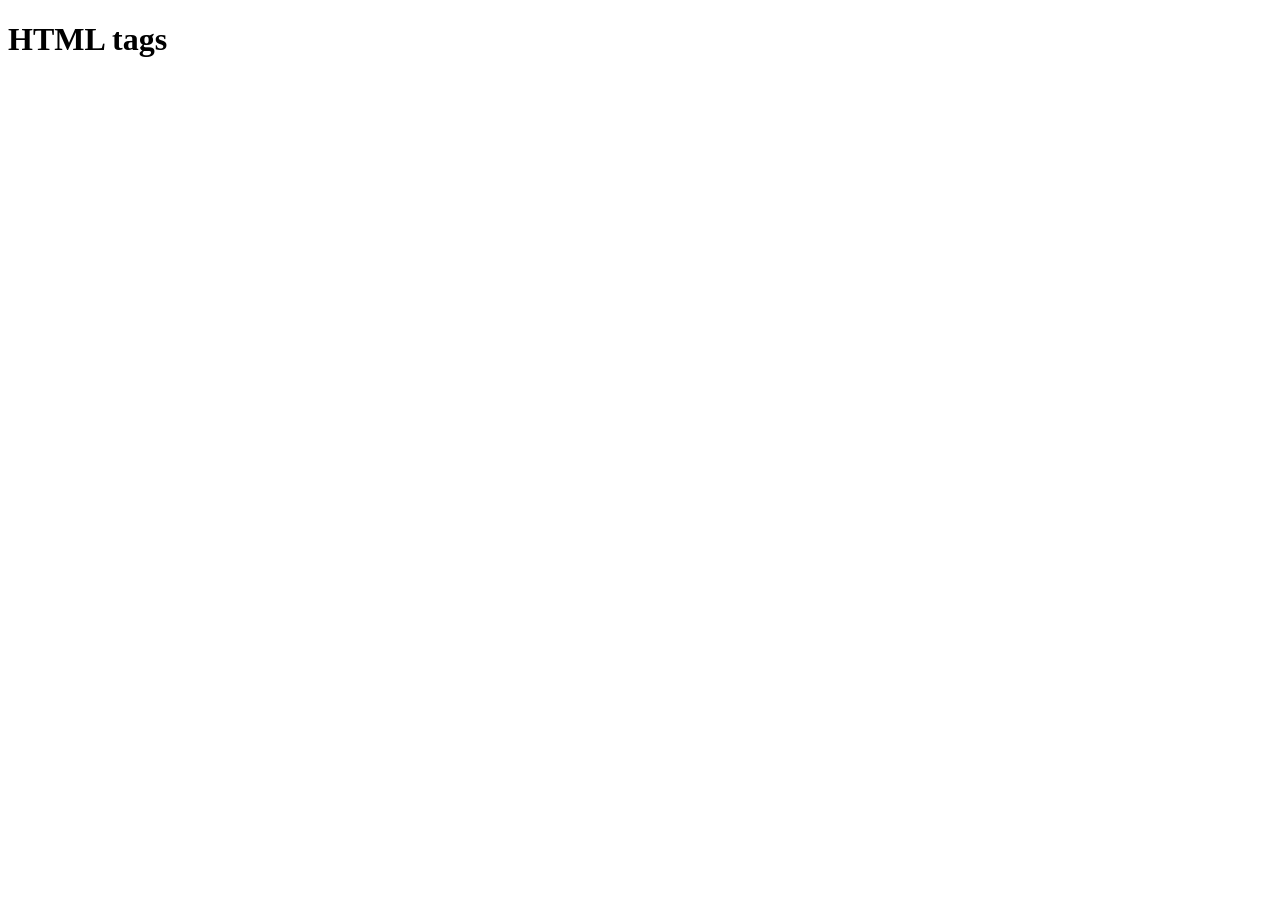
==== index.html @ 4ee6cd86 "Add files via upload" ====
<!DOCTYPE html>
<html lang="en">
<head>
    <meta charset="UTF-8">
    <meta name="viewport" content="width=device-width, initial-scale=1.0">
    <title>index page</title>
</head>
<body>
    <h1> HTML tags</h1>
</body>
</html>
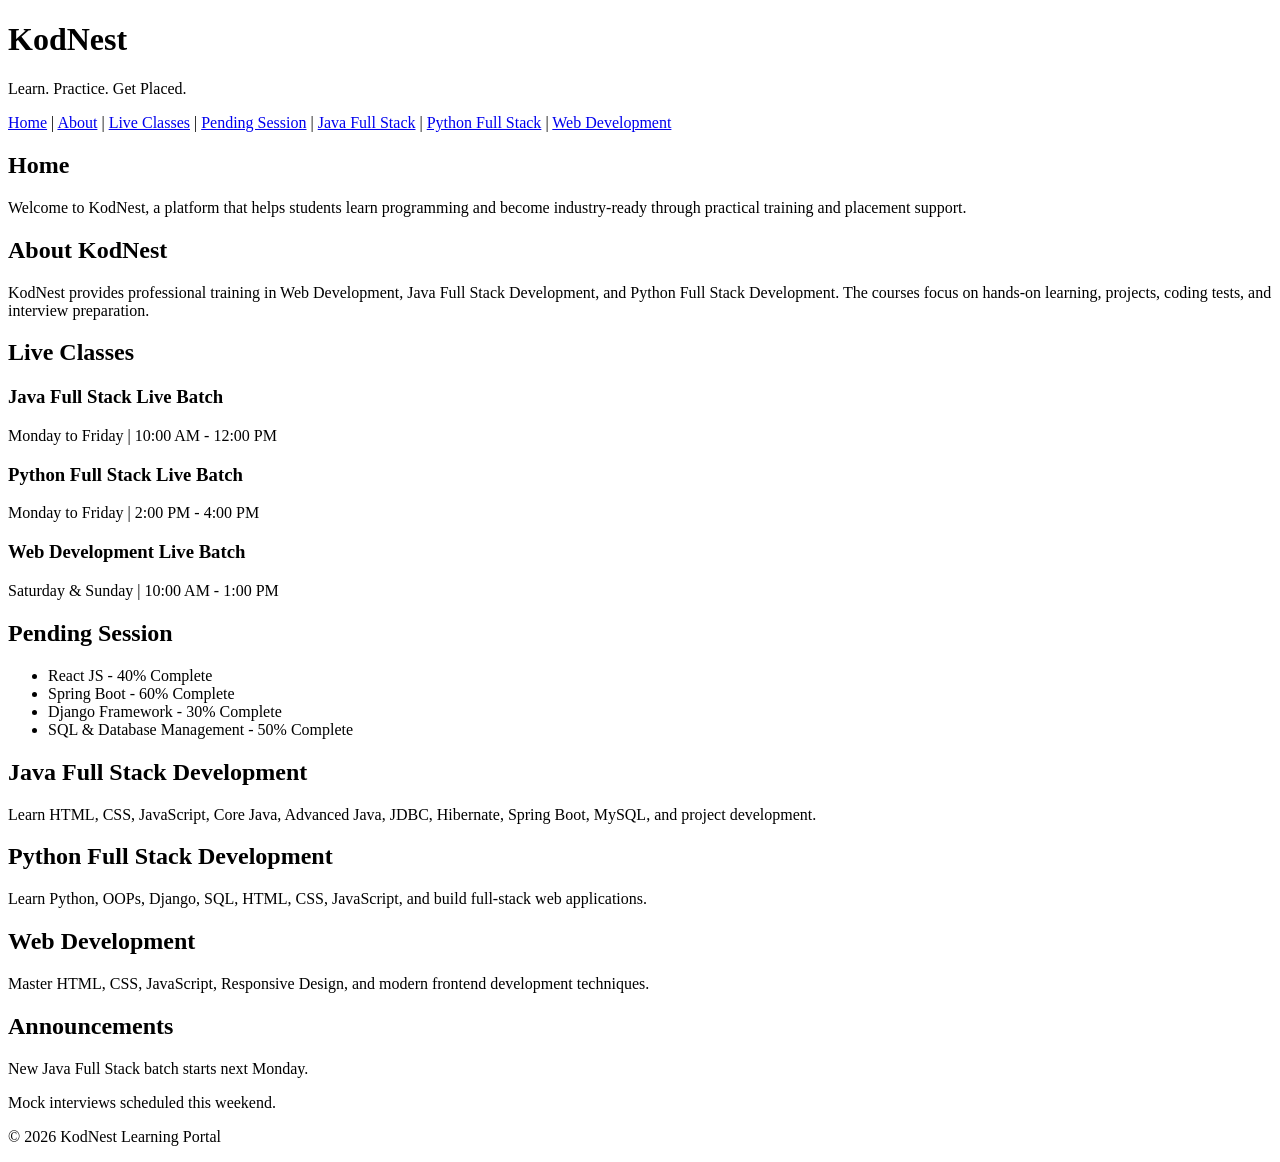
==== commit 83634356: "Add files via upload" ====
--- a/index.html
+++ b/index.html
@@ -2,10 +2,113 @@
 <html lang="en">
 <head>
     <meta charset="UTF-8">
-    <meta name="viewport" content="width=device-width, initial-scale=1.0">
-    <title>index page</title>
+    <title>KodNest Learning Portal</title>
+    <link href="about.css" rel="stylesheet">
 </head>
 <body>
-    <h1> HTML tags</h1>
+
+    <header>
+        <h1>KodNest</h1>
+        <p>Learn. Practice. Get Placed.</p>
+    </header>
+
+    <nav>
+        <a href="#home">Home</a> |
+        <a href="#about">About</a> |
+        <a href="#live">Live Classes</a> |
+        <a href="#pending">Pending Session</a> |
+        <a href="#java">Java Full Stack</a> |
+        <a href="#python">Python Full Stack</a> |
+        <a href="#web">Web Development</a>
+    </nav>
+
+    <main>
+
+        <section id="home">
+            <h2>Home</h2>
+            <p>
+                Welcome to KodNest, a platform that helps students
+                learn programming and become industry-ready through
+                practical training and placement support.
+            </p>
+        </section>
+
+        <section id="about">
+            <h2>About KodNest</h2>
+            <p>
+                KodNest provides professional training in Web Development,
+                Java Full Stack Development, and Python Full Stack Development.
+                The courses focus on hands-on learning, projects, coding tests,
+                and interview preparation.
+            </p>
+        </section>
+
+        <section id="live">
+            <h2>Live Classes</h2>
+
+            <article>
+                <h3>Java Full Stack Live Batch</h3>
+                <p>Monday to Friday | 10:00 AM - 12:00 PM</p>
+            </article>
+
+            <article>
+                <h3>Python Full Stack Live Batch</h3>
+                <p>Monday to Friday | 2:00 PM - 4:00 PM</p>
+            </article>
+
+            <article>
+                <h3>Web Development Live Batch</h3>
+                <p>Saturday & Sunday | 10:00 AM - 1:00 PM</p>
+            </article>
+        </section>
+
+        <section id="pending">
+            <h2>Pending Session</h2>
+            <ul>
+                <li>React JS - 40% Complete</li>
+                <li>Spring Boot - 60% Complete</li>
+                <li>Django Framework - 30% Complete</li>
+                <li>SQL & Database Management - 50% Complete</li>
+            </ul>
+        </section>
+
+        <section id="java">
+            <h2>Java Full Stack Development</h2>
+            <p>
+                Learn HTML, CSS, JavaScript, Core Java,
+                Advanced Java, JDBC, Hibernate, Spring Boot,
+                MySQL, and project development.
+            </p>
+        </section>
+
+        <section id="python">
+            <h2>Python Full Stack Development</h2>
+            <p>
+                Learn Python, OOPs, Django, SQL,
+                HTML, CSS, JavaScript, and build
+                full-stack web applications.
+            </p>
+        </section>
+
+        <section id="web">
+            <h2>Web Development</h2>
+            <p>
+                Master HTML, CSS, JavaScript, Responsive Design,
+                and modern frontend development techniques.
+            </p>
+        </section>
+
+    </main>
+
+    <aside>
+        <h2>Announcements</h2>
+        <p>New Java Full Stack batch starts next Monday.</p>
+        <p>Mock interviews scheduled this weekend.</p>
+    </aside>
+
+    <footer>
+        <p>&copy; 2026 KodNest Learning Portal</p>
+    </footer>
+
 </body>
 </html>
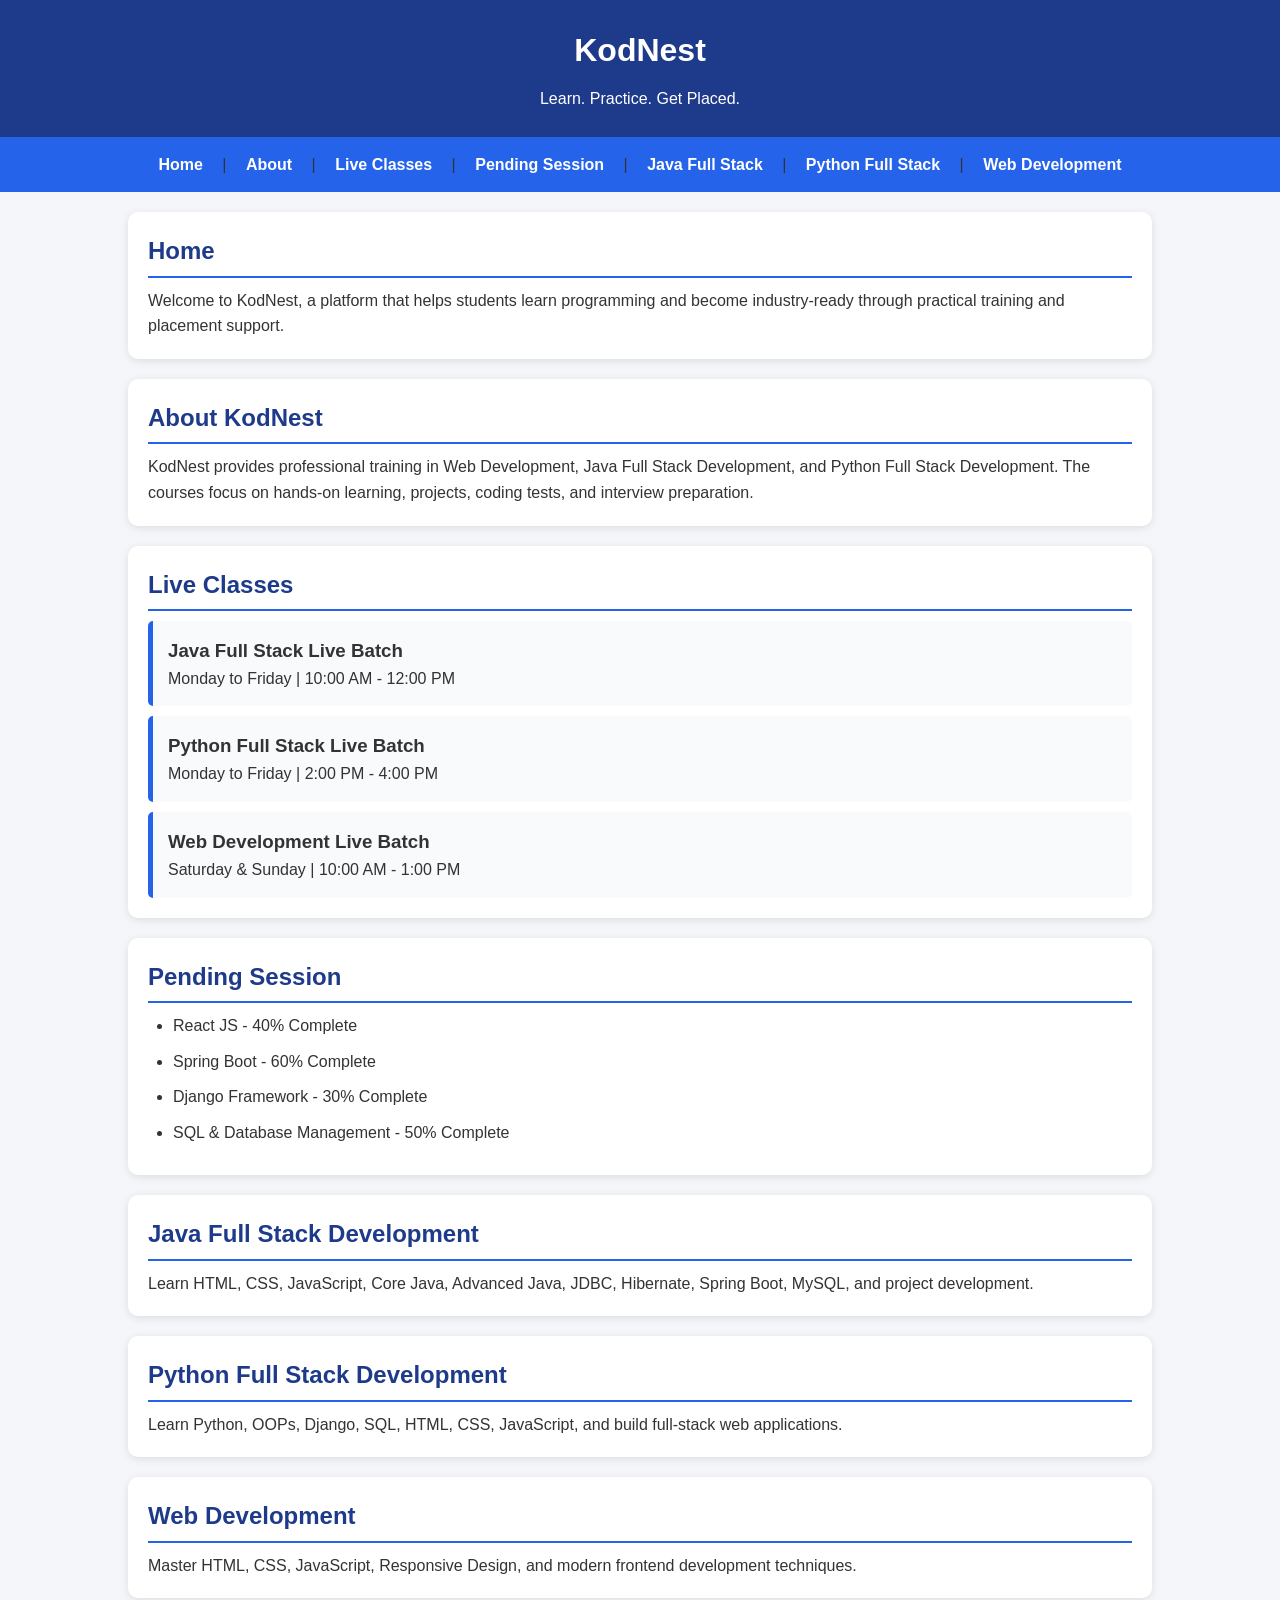
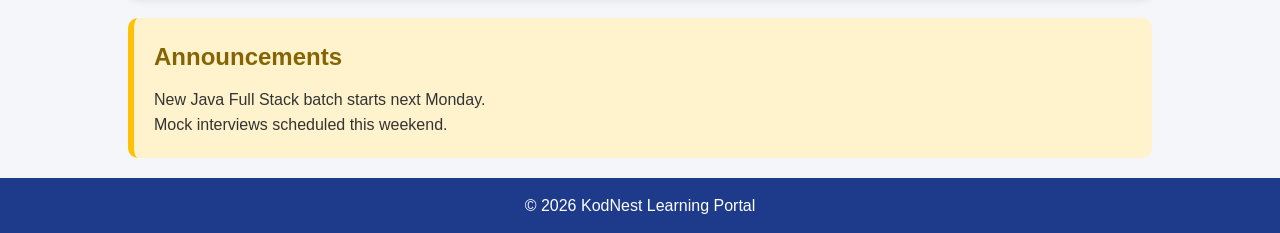
==== commit 4addedb9: "Update index.html" ====
--- a/index.html
+++ b/index.html
@@ -3,7 +3,7 @@
 <head>
     <meta charset="UTF-8">
     <title>KodNest Learning Portal</title>
-    <link href="about.css" rel="stylesheet">
+    <link href="index.css" rel="stylesheet">
 </head>
 <body>
 
@@ -111,4 +111,4 @@
     </footer>
 
 </body>
-</html>+</html>
--- a/index.css
+++ b/index.css
@@ -0,0 +1,105 @@
+*{
+    margin: 0;
+    padding: 0;
+    box-sizing: border-box;
+    font-family: Arial, sans-serif;
+}
+
+body{
+    background-color: #f4f6f9;
+    color: #333;
+    line-height: 1.6;
+}
+
+/* Header */
+header{
+    background: #1e3a8a;
+    color: white;
+    text-align: center;
+    padding: 25px;
+}
+
+header h1{
+    margin-bottom: 10px;
+}
+
+/* Navigation */
+nav{
+    background: #2563eb;
+    padding: 15px;
+    text-align: center;
+}
+
+nav a{
+    color: white;
+    text-decoration: none;
+    margin: 0 15px;
+    font-weight: bold;
+}
+
+nav a:hover{
+    color: yellow;
+}
+
+/* Main Content */
+main{
+    width: 80%;
+    margin: 20px auto;
+}
+
+section{
+    background: white;
+    margin-bottom: 20px;
+    padding: 20px;
+    border-radius: 10px;
+    box-shadow: 0 2px 8px rgba(0,0,0,0.1);
+}
+
+section h2{
+    color: #1e3a8a;
+    margin-bottom: 10px;
+    border-bottom: 2px solid #2563eb;
+    padding-bottom: 5px;
+}
+
+/* Articles */
+article{
+    background: #f8fafc;
+    padding: 15px;
+    margin-top: 10px;
+    border-left: 5px solid #2563eb;
+    border-radius: 5px;
+}
+
+/* Pending Courses List */
+ul{
+    margin-left: 25px;
+}
+
+li{
+    margin: 10px 0;
+}
+
+/* Aside */
+aside{
+    width: 80%;
+    margin: 20px auto;
+    background: #fff3cd;
+    padding: 20px;
+    border-left: 6px solid #ffc107;
+    border-radius: 10px;
+}
+
+aside h2{
+    margin-bottom: 10px;
+    color: #856404;
+}
+
+/* Footer */
+footer{
+    background: #1e3a8a;
+    color: white;
+    text-align: center;
+    padding: 15px;
+    margin-top: 20px;
+}
